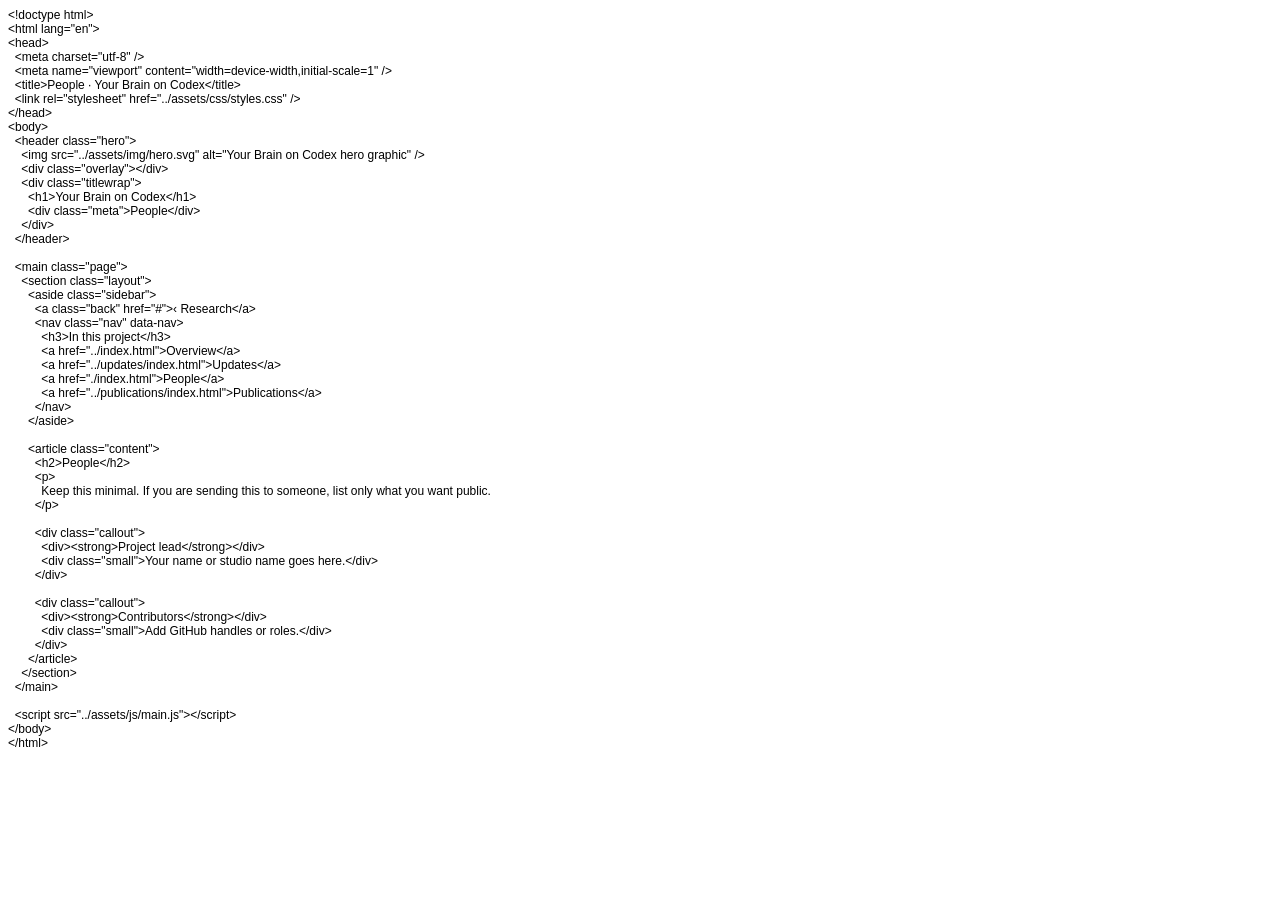
==== people/index.html @ 1cfba2a9 "Initial: Your Brain on Codex static site" ====
<!DOCTYPE html PUBLIC "-//W3C//DTD HTML 4.01//EN" "http://www.w3.org/TR/html4/strict.dtd">
<html>
<head>
  <meta http-equiv="Content-Type" content="text/html; charset=utf-8">
  <meta http-equiv="Content-Style-Type" content="text/css">
  <title></title>
  <meta name="Generator" content="Cocoa HTML Writer">
  <meta name="CocoaVersion" content="2685.3">
  <style type="text/css">
    p.p1 {margin: 0.0px 0.0px 0.0px 0.0px; font: 12.0px Helvetica}
    p.p2 {margin: 0.0px 0.0px 0.0px 0.0px; font: 12.0px Helvetica; min-height: 14.0px}
  </style>
</head>
<body>
<p class="p1">&lt;!doctype html&gt;</p>
<p class="p1">&lt;html lang="en"&gt;</p>
<p class="p1">&lt;head&gt;</p>
<p class="p1"><span class="Apple-converted-space">  </span>&lt;meta charset="utf-8" /&gt;</p>
<p class="p1"><span class="Apple-converted-space">  </span>&lt;meta name="viewport" content="width=device-width,initial-scale=1" /&gt;</p>
<p class="p1"><span class="Apple-converted-space">  </span>&lt;title&gt;People · Your Brain on Codex&lt;/title&gt;</p>
<p class="p1"><span class="Apple-converted-space">  </span>&lt;link rel="stylesheet" href="../assets/css/styles.css" /&gt;</p>
<p class="p1">&lt;/head&gt;</p>
<p class="p1">&lt;body&gt;</p>
<p class="p1"><span class="Apple-converted-space">  </span>&lt;header class="hero"&gt;</p>
<p class="p1"><span class="Apple-converted-space">    </span>&lt;img src="../assets/img/hero.svg" alt="Your Brain on Codex hero graphic" /&gt;</p>
<p class="p1"><span class="Apple-converted-space">    </span>&lt;div class="overlay"&gt;&lt;/div&gt;</p>
<p class="p1"><span class="Apple-converted-space">    </span>&lt;div class="titlewrap"&gt;</p>
<p class="p1"><span class="Apple-converted-space">      </span>&lt;h1&gt;Your Brain on Codex&lt;/h1&gt;</p>
<p class="p1"><span class="Apple-converted-space">      </span>&lt;div class="meta"&gt;People&lt;/div&gt;</p>
<p class="p1"><span class="Apple-converted-space">    </span>&lt;/div&gt;</p>
<p class="p1"><span class="Apple-converted-space">  </span>&lt;/header&gt;</p>
<p class="p2"><br></p>
<p class="p1"><span class="Apple-converted-space">  </span>&lt;main class="page"&gt;</p>
<p class="p1"><span class="Apple-converted-space">    </span>&lt;section class="layout"&gt;</p>
<p class="p1"><span class="Apple-converted-space">      </span>&lt;aside class="sidebar"&gt;</p>
<p class="p1"><span class="Apple-converted-space">        </span>&lt;a class="back" href="#"&gt;‹ Research&lt;/a&gt;</p>
<p class="p1"><span class="Apple-converted-space">        </span>&lt;nav class="nav" data-nav&gt;</p>
<p class="p1"><span class="Apple-converted-space">          </span>&lt;h3&gt;In this project&lt;/h3&gt;</p>
<p class="p1"><span class="Apple-converted-space">          </span>&lt;a href="../index.html"&gt;Overview&lt;/a&gt;</p>
<p class="p1"><span class="Apple-converted-space">          </span>&lt;a href="../updates/index.html"&gt;Updates&lt;/a&gt;</p>
<p class="p1"><span class="Apple-converted-space">          </span>&lt;a href="./index.html"&gt;People&lt;/a&gt;</p>
<p class="p1"><span class="Apple-converted-space">          </span>&lt;a href="../publications/index.html"&gt;Publications&lt;/a&gt;</p>
<p class="p1"><span class="Apple-converted-space">        </span>&lt;/nav&gt;</p>
<p class="p1"><span class="Apple-converted-space">      </span>&lt;/aside&gt;</p>
<p class="p2"><br></p>
<p class="p1"><span class="Apple-converted-space">      </span>&lt;article class="content"&gt;</p>
<p class="p1"><span class="Apple-converted-space">        </span>&lt;h2&gt;People&lt;/h2&gt;</p>
<p class="p1"><span class="Apple-converted-space">        </span>&lt;p&gt;</p>
<p class="p1"><span class="Apple-converted-space">          </span>Keep this minimal. If you are sending this to someone, list only what you want public.</p>
<p class="p1"><span class="Apple-converted-space">        </span>&lt;/p&gt;</p>
<p class="p2"><br></p>
<p class="p1"><span class="Apple-converted-space">        </span>&lt;div class="callout"&gt;</p>
<p class="p1"><span class="Apple-converted-space">          </span>&lt;div&gt;&lt;strong&gt;Project lead&lt;/strong&gt;&lt;/div&gt;</p>
<p class="p1"><span class="Apple-converted-space">          </span>&lt;div class="small"&gt;Your name or studio name goes here.&lt;/div&gt;</p>
<p class="p1"><span class="Apple-converted-space">        </span>&lt;/div&gt;</p>
<p class="p2"><br></p>
<p class="p1"><span class="Apple-converted-space">        </span>&lt;div class="callout"&gt;</p>
<p class="p1"><span class="Apple-converted-space">          </span>&lt;div&gt;&lt;strong&gt;Contributors&lt;/strong&gt;&lt;/div&gt;</p>
<p class="p1"><span class="Apple-converted-space">          </span>&lt;div class="small"&gt;Add GitHub handles or roles.&lt;/div&gt;</p>
<p class="p1"><span class="Apple-converted-space">        </span>&lt;/div&gt;</p>
<p class="p1"><span class="Apple-converted-space">      </span>&lt;/article&gt;</p>
<p class="p1"><span class="Apple-converted-space">    </span>&lt;/section&gt;</p>
<p class="p1"><span class="Apple-converted-space">  </span>&lt;/main&gt;</p>
<p class="p2"><br></p>
<p class="p1"><span class="Apple-converted-space">  </span>&lt;script src="../assets/js/main.js"&gt;&lt;/script&gt;</p>
<p class="p1">&lt;/body&gt;</p>
<p class="p1">&lt;/html&gt;</p>
</body>
</html>
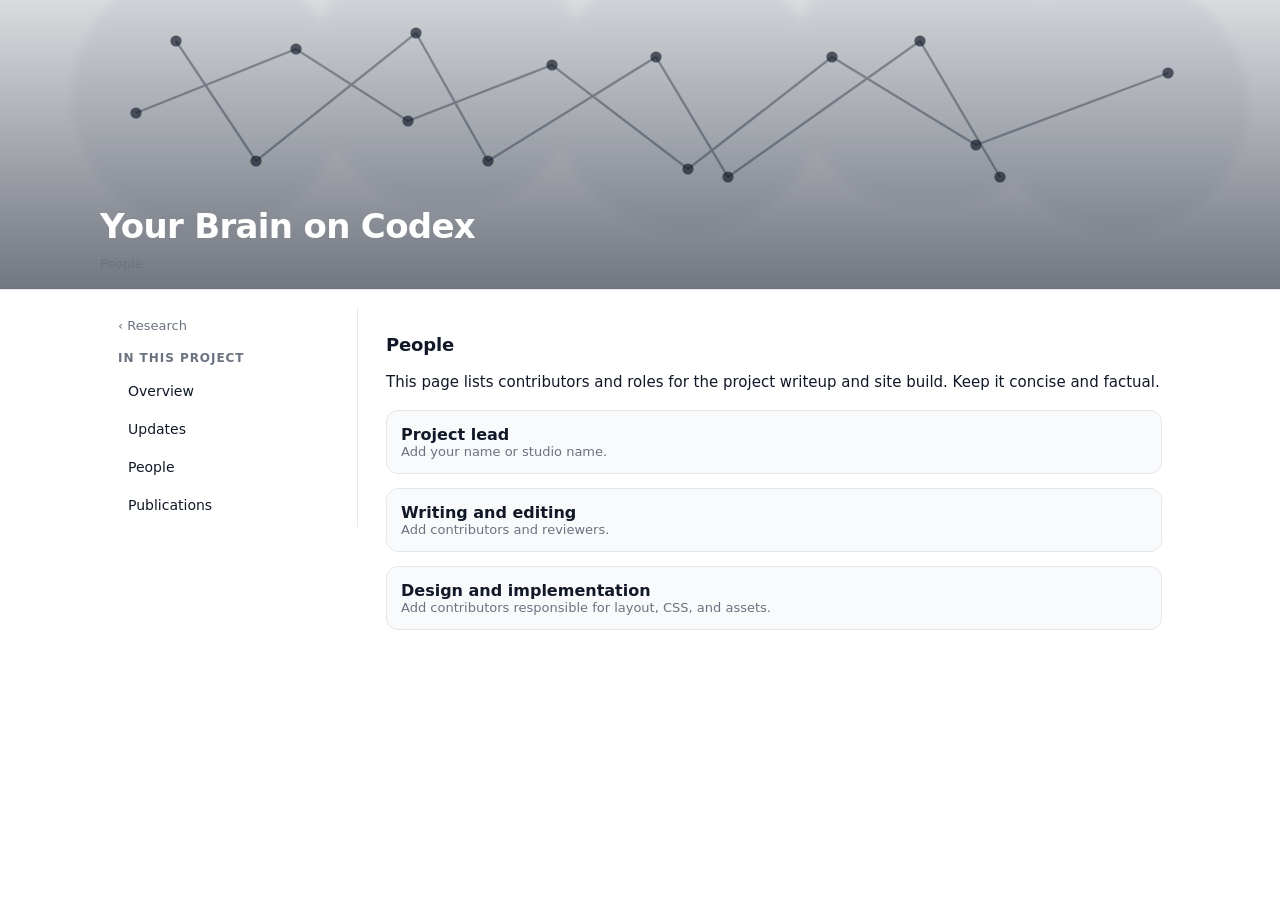
==== commit 670d6555: "Rewrite: academic MIT style copy" ====
--- a/people/index.html
+++ b/people/index.html
@@ -1,69 +1,58 @@
-<!DOCTYPE html PUBLIC "-//W3C//DTD HTML 4.01//EN" "http://www.w3.org/TR/html4/strict.dtd">
-<html>
+<!doctype html>
+<html lang="en">
 <head>
-  <meta http-equiv="Content-Type" content="text/html; charset=utf-8">
-  <meta http-equiv="Content-Style-Type" content="text/css">
-  <title></title>
-  <meta name="Generator" content="Cocoa HTML Writer">
-  <meta name="CocoaVersion" content="2685.3">
-  <style type="text/css">
-    p.p1 {margin: 0.0px 0.0px 0.0px 0.0px; font: 12.0px Helvetica}
-    p.p2 {margin: 0.0px 0.0px 0.0px 0.0px; font: 12.0px Helvetica; min-height: 14.0px}
-  </style>
+  <meta charset="utf-8" />
+  <meta name="viewport" content="width=device-width,initial-scale=1" />
+  <title>People · Your Brain on Codex</title>
+  <link rel="stylesheet" href="../assets/css/styles.css" />
 </head>
 <body>
-<p class="p1">&lt;!doctype html&gt;</p>
-<p class="p1">&lt;html lang="en"&gt;</p>
-<p class="p1">&lt;head&gt;</p>
-<p class="p1"><span class="Apple-converted-space">  </span>&lt;meta charset="utf-8" /&gt;</p>
-<p class="p1"><span class="Apple-converted-space">  </span>&lt;meta name="viewport" content="width=device-width,initial-scale=1" /&gt;</p>
-<p class="p1"><span class="Apple-converted-space">  </span>&lt;title&gt;People · Your Brain on Codex&lt;/title&gt;</p>
-<p class="p1"><span class="Apple-converted-space">  </span>&lt;link rel="stylesheet" href="../assets/css/styles.css" /&gt;</p>
-<p class="p1">&lt;/head&gt;</p>
-<p class="p1">&lt;body&gt;</p>
-<p class="p1"><span class="Apple-converted-space">  </span>&lt;header class="hero"&gt;</p>
-<p class="p1"><span class="Apple-converted-space">    </span>&lt;img src="../assets/img/hero.svg" alt="Your Brain on Codex hero graphic" /&gt;</p>
-<p class="p1"><span class="Apple-converted-space">    </span>&lt;div class="overlay"&gt;&lt;/div&gt;</p>
-<p class="p1"><span class="Apple-converted-space">    </span>&lt;div class="titlewrap"&gt;</p>
-<p class="p1"><span class="Apple-converted-space">      </span>&lt;h1&gt;Your Brain on Codex&lt;/h1&gt;</p>
-<p class="p1"><span class="Apple-converted-space">      </span>&lt;div class="meta"&gt;People&lt;/div&gt;</p>
-<p class="p1"><span class="Apple-converted-space">    </span>&lt;/div&gt;</p>
-<p class="p1"><span class="Apple-converted-space">  </span>&lt;/header&gt;</p>
-<p class="p2"><br></p>
-<p class="p1"><span class="Apple-converted-space">  </span>&lt;main class="page"&gt;</p>
-<p class="p1"><span class="Apple-converted-space">    </span>&lt;section class="layout"&gt;</p>
-<p class="p1"><span class="Apple-converted-space">      </span>&lt;aside class="sidebar"&gt;</p>
-<p class="p1"><span class="Apple-converted-space">        </span>&lt;a class="back" href="#"&gt;‹ Research&lt;/a&gt;</p>
-<p class="p1"><span class="Apple-converted-space">        </span>&lt;nav class="nav" data-nav&gt;</p>
-<p class="p1"><span class="Apple-converted-space">          </span>&lt;h3&gt;In this project&lt;/h3&gt;</p>
-<p class="p1"><span class="Apple-converted-space">          </span>&lt;a href="../index.html"&gt;Overview&lt;/a&gt;</p>
-<p class="p1"><span class="Apple-converted-space">          </span>&lt;a href="../updates/index.html"&gt;Updates&lt;/a&gt;</p>
-<p class="p1"><span class="Apple-converted-space">          </span>&lt;a href="./index.html"&gt;People&lt;/a&gt;</p>
-<p class="p1"><span class="Apple-converted-space">          </span>&lt;a href="../publications/index.html"&gt;Publications&lt;/a&gt;</p>
-<p class="p1"><span class="Apple-converted-space">        </span>&lt;/nav&gt;</p>
-<p class="p1"><span class="Apple-converted-space">      </span>&lt;/aside&gt;</p>
-<p class="p2"><br></p>
-<p class="p1"><span class="Apple-converted-space">      </span>&lt;article class="content"&gt;</p>
-<p class="p1"><span class="Apple-converted-space">        </span>&lt;h2&gt;People&lt;/h2&gt;</p>
-<p class="p1"><span class="Apple-converted-space">        </span>&lt;p&gt;</p>
-<p class="p1"><span class="Apple-converted-space">          </span>Keep this minimal. If you are sending this to someone, list only what you want public.</p>
-<p class="p1"><span class="Apple-converted-space">        </span>&lt;/p&gt;</p>
-<p class="p2"><br></p>
-<p class="p1"><span class="Apple-converted-space">        </span>&lt;div class="callout"&gt;</p>
-<p class="p1"><span class="Apple-converted-space">          </span>&lt;div&gt;&lt;strong&gt;Project lead&lt;/strong&gt;&lt;/div&gt;</p>
-<p class="p1"><span class="Apple-converted-space">          </span>&lt;div class="small"&gt;Your name or studio name goes here.&lt;/div&gt;</p>
-<p class="p1"><span class="Apple-converted-space">        </span>&lt;/div&gt;</p>
-<p class="p2"><br></p>
-<p class="p1"><span class="Apple-converted-space">        </span>&lt;div class="callout"&gt;</p>
-<p class="p1"><span class="Apple-converted-space">          </span>&lt;div&gt;&lt;strong&gt;Contributors&lt;/strong&gt;&lt;/div&gt;</p>
-<p class="p1"><span class="Apple-converted-space">          </span>&lt;div class="small"&gt;Add GitHub handles or roles.&lt;/div&gt;</p>
-<p class="p1"><span class="Apple-converted-space">        </span>&lt;/div&gt;</p>
-<p class="p1"><span class="Apple-converted-space">      </span>&lt;/article&gt;</p>
-<p class="p1"><span class="Apple-converted-space">    </span>&lt;/section&gt;</p>
-<p class="p1"><span class="Apple-converted-space">  </span>&lt;/main&gt;</p>
-<p class="p2"><br></p>
-<p class="p1"><span class="Apple-converted-space">  </span>&lt;script src="../assets/js/main.js"&gt;&lt;/script&gt;</p>
-<p class="p1">&lt;/body&gt;</p>
-<p class="p1">&lt;/html&gt;</p>
+  <header class="hero">
+    <img src="../assets/img/hero.svg" alt="Your Brain on Codex hero graphic" />
+    <div class="overlay"></div>
+    <div class="titlewrap">
+      <h1>Your Brain on Codex</h1>
+      <div class="meta">People</div>
+    </div>
+  </header>
+
+  <main class="page">
+    <section class="layout">
+      <aside class="sidebar">
+        <a class="back" href="#">‹ Research</a>
+        <nav class="nav" data-nav>
+          <h3>In this project</h3>
+          <a href="../index.html">Overview</a>
+          <a href="../updates/index.html">Updates</a>
+          <a href="./index.html">People</a>
+          <a href="../publications/index.html">Publications</a>
+        </nav>
+      </aside>
+
+      <article class="content">
+        <h2>People</h2>
+        <p>
+          This page lists contributors and roles for the project writeup and site build. Keep it concise and factual.
+        </p>
+
+        <div class="callout">
+          <div><strong>Project lead</strong></div>
+          <div class="small">Add your name or studio name.</div>
+        </div>
+
+        <div class="callout">
+          <div><strong>Writing and editing</strong></div>
+          <div class="small">Add contributors and reviewers.</div>
+        </div>
+
+        <div class="callout">
+          <div><strong>Design and implementation</strong></div>
+          <div class="small">Add contributors responsible for layout, CSS, and assets.</div>
+        </div>
+      </article>
+    </section>
+  </main>
+
+  <script src="../assets/js/main.js"></script>
 </body>
 </html>
--- a/assets/css/styles.css
+++ b/assets/css/styles.css
@@ -0,0 +1,203 @@
+:root {
+  --bg: #ffffff;
+  --text: #111827;
+  --muted: #6b7280;
+  --line: #e5e7eb;
+  --panel: #f9fafb;
+  --link: #111827;
+  --linkHover: #2563eb;
+  --accent: #111827;
+  --max: 1080px;
+  --sidebar: 240px;
+}
+
+* { box-sizing: border-box; }
+
+html, body {
+  margin: 0;
+  padding: 0;
+  font-family: ui-sans-serif, system-ui, -apple-system, Segoe UI, Roboto, Helvetica, Arial, "Apple Color Emoji", "Segoe UI Emoji";
+  color: var(--text);
+  background: var(--bg);
+}
+
+a { color: var(--link); text-decoration: none; }
+a:hover { color: var(--linkHover); text-decoration: underline; }
+
+.page {
+  max-width: var(--max);
+  margin: 0 auto;
+  padding: 0 18px 56px;
+}
+
+.hero {
+  position: relative;
+  width: 100%;
+  height: 290px;
+  border-bottom: 1px solid var(--line);
+  background: #f3f4f6;
+  overflow: hidden;
+}
+
+.hero img {
+  width: 100%;
+  height: 100%;
+  object-fit: cover;
+  display: block;
+}
+
+.hero .overlay {
+  position: absolute;
+  inset: 0;
+  background: linear-gradient(to bottom, rgba(17,24,39,0.1), rgba(17,24,39,0.55));
+}
+
+.hero .titlewrap {
+  position: absolute;
+  left: 18px;
+  right: 18px;
+  bottom: 18px;
+  max-width: var(--max);
+  margin: 0 auto;
+}
+
+.hero h1 {
+  margin: 0;
+  font-weight: 700;
+  letter-spacing: -0.02em;
+  color: white;
+  font-size: 34px;
+}
+
+.layout {
+  display: grid;
+  grid-template-columns: var(--sidebar) 1fr;
+  gap: 28px;
+  padding-top: 18px;
+}
+
+.sidebar {
+  position: sticky;
+  top: 16px;
+  align-self: start;
+  border-right: 1px solid var(--line);
+  padding-right: 18px;
+}
+
+.sidebar .back {
+  display: inline-block;
+  margin: 10px 0 18px;
+  color: var(--muted);
+  font-size: 13px;
+}
+
+.nav h3 {
+  font-size: 12px;
+  color: var(--muted);
+  text-transform: uppercase;
+  letter-spacing: 0.08em;
+  margin: 0 0 10px;
+}
+
+.nav a {
+  display: block;
+  padding: 8px 10px;
+  border-radius: 8px;
+  margin-bottom: 6px;
+  font-size: 14px;
+  color: var(--text);
+}
+
+.nav a.active {
+  background: var(--panel);
+  border: 1px solid var(--line);
+  text-decoration: none;
+}
+
+.content {
+  min-width: 0;
+}
+
+.content p, .content li {
+  line-height: 1.65;
+  font-size: 15px;
+}
+
+.content h2 {
+  margin: 26px 0 10px;
+  font-size: 18px;
+  letter-spacing: -0.01em;
+}
+
+.content h3 {
+  margin: 18px 0 10px;
+  font-size: 16px;
+}
+
+.meta {
+  color: var(--muted);
+  font-size: 13px;
+  margin-top: 10px;
+}
+
+.callout {
+  border: 1px solid var(--line);
+  background: var(--panel);
+  padding: 14px 14px;
+  border-radius: 12px;
+  margin: 14px 0;
+}
+
+.figure {
+  border: 1px solid var(--line);
+  border-radius: 12px;
+  overflow: hidden;
+  background: white;
+  margin: 16px 0;
+}
+
+.figure img { width: 100%; height: auto; display: block; }
+
+.kbd {
+  font-family: ui-monospace, SFMono-Regular, Menlo, Monaco, Consolas, "Liberation Mono", "Courier New", monospace;
+  font-size: 13px;
+  background: #111827;
+  color: white;
+  border-radius: 8px;
+  padding: 2px 8px;
+}
+
+.small {
+  font-size: 13px;
+  color: var(--muted);
+}
+
+hr {
+  border: none;
+  border-top: 1px solid var(--line);
+  margin: 26px 0;
+}
+
+.faq details {
+  border: 1px solid var(--line);
+  border-radius: 12px;
+  padding: 12px 12px;
+  margin: 10px 0;
+  background: white;
+}
+
+.faq summary {
+  cursor: pointer;
+  font-weight: 600;
+}
+
+@media (max-width: 920px) {
+  .layout { grid-template-columns: 1fr; }
+  .sidebar {
+    position: relative;
+    border-right: none;
+    padding-right: 0;
+    border-bottom: 1px solid var(--line);
+    padding-bottom: 14px;
+  }
+}
